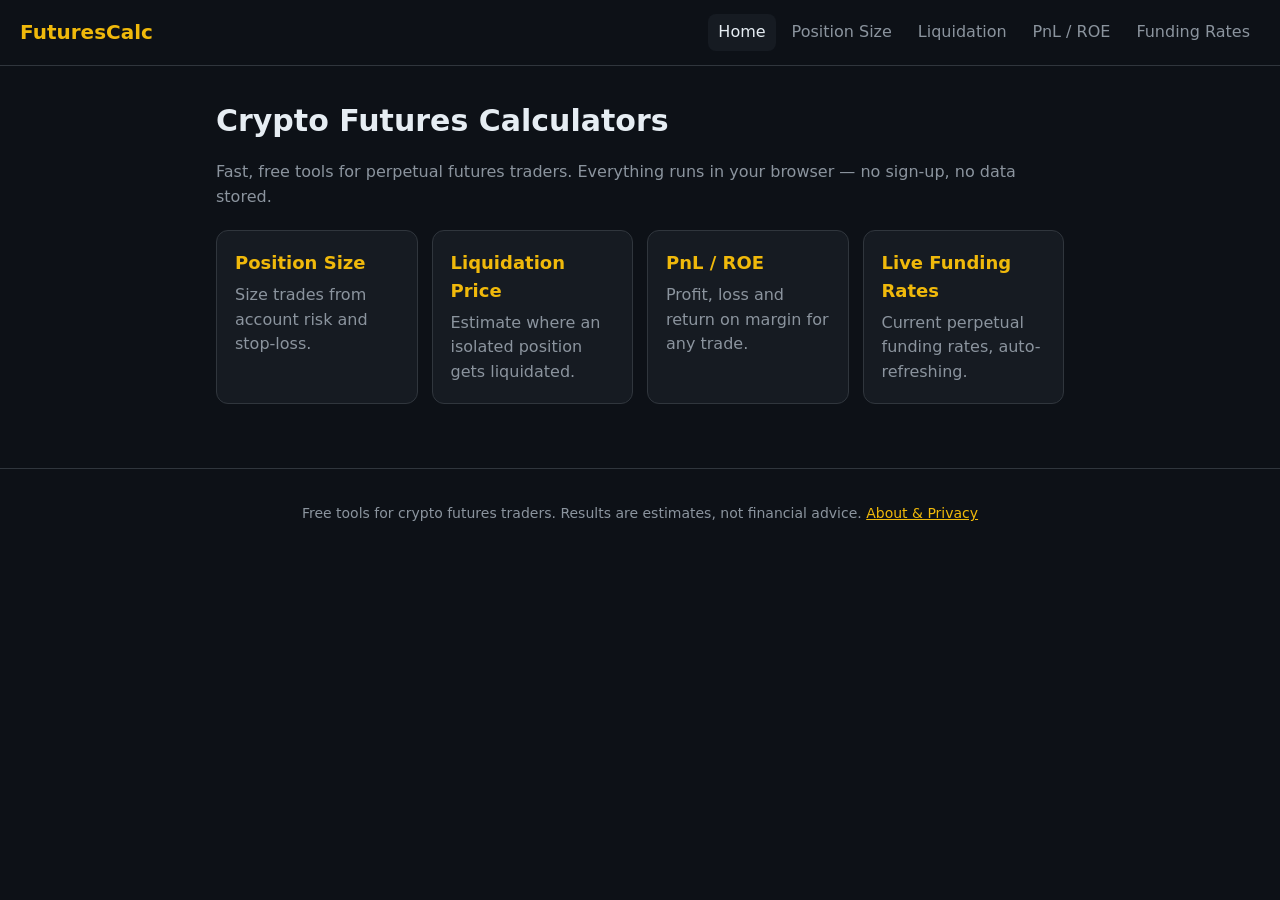
==== index.html @ 0509c0e7 "Add files via upload" ====
<!doctype html><html lang="en"><head><meta charset="utf-8"><meta name="viewport" content="width=device-width,initial-scale=1">
<title>FuturesCalc – Free Crypto Futures Calculators & Live Funding Rates</title><meta name="description" content="Free crypto futures calculators: position size, liquidation price, PnL/ROE, plus live perpetual funding rates. No sign-up."><link rel="canonical" href="https://thepancar.github.io/futurescalc/">
<meta property="og:title" content="FuturesCalc – Free Crypto Futures Calculators & Live Funding Rates"><meta property="og:description" content="Free crypto futures calculators: position size, liquidation price, PnL/ROE, plus live perpetual funding rates. No sign-up."><link rel="stylesheet" href="style.css">
<link rel="icon" href="data:image/svg+xml,<svg xmlns=%22http://www.w3.org/2000/svg%22 viewBox=%220 0 100 100%22><text y=%22.9em%22 font-size=%2290%22>📈</text></svg>"></head>
<body><header><a class="logo" href="index.html">FuturesCalc</a><nav><a href="index.html" class=on>Home</a><a href="position-size.html">Position Size</a><a href="liquidation.html">Liquidation</a><a href="pnl.html">PnL / ROE</a><a href="funding.html">Funding Rates</a></nav></header><main><h1>Crypto Futures Calculators</h1><p class="lead">Fast, free tools for perpetual futures traders. Everything runs in your browser — no sign-up, no data stored.</p>
<div class="grid"><a class="card" href="position-size.html"><h2>Position Size</h2><p>Size trades from account risk and stop-loss.</p></a>
<a class="card" href="liquidation.html"><h2>Liquidation Price</h2><p>Estimate where an isolated position gets liquidated.</p></a>
<a class="card" href="pnl.html"><h2>PnL / ROE</h2><p>Profit, loss and return on margin for any trade.</p></a>
<a class="card" href="funding.html"><h2>Live Funding Rates</h2><p>Current perpetual funding rates, auto-refreshing.</p></a></div></main>
<footer><p>Free tools for crypto futures traders. Results are estimates, not financial advice. <a href="about.html">About &amp; Privacy</a></p></footer>
<script src="calc.js"></script></body></html>
---- style.css ----
:root{--bg:#0d1117;--card:#161b22;--line:#30363d;--tx:#e6edf3;--mut:#8b949e;--ac:#f0b90b;--good:#3fb950;--bad:#f85149}
*{box-sizing:border-box}body{margin:0;font:16px/1.55 system-ui,-apple-system,Segoe UI,Roboto,sans-serif;background:var(--bg);color:var(--tx)}
a{color:var(--ac)}header{display:flex;flex-wrap:wrap;gap:12px;align-items:center;justify-content:space-between;padding:14px 20px;border-bottom:1px solid var(--line)}
.logo{font-weight:800;font-size:20px;text-decoration:none}nav{display:flex;flex-wrap:wrap;gap:6px}nav a{color:var(--mut);text-decoration:none;padding:6px 10px;border-radius:8px}nav a:hover,nav a.on{color:var(--tx);background:var(--card)}
main{max-width:880px;margin:0 auto;padding:24px 16px}h1{font-size:30px;margin:8px 0}.lead{color:var(--mut)}
.grid{display:grid;grid-template-columns:repeat(auto-fit,minmax(200px,1fr));gap:14px;margin-top:20px}.card{background:var(--card);border:1px solid var(--line);border-radius:12px;padding:18px;text-decoration:none;color:var(--tx)}.card:hover{border-color:var(--ac)}.card h2{margin:0 0 6px;font-size:18px;color:var(--ac)}.card p{margin:0;color:var(--mut)}
.calc{display:grid;grid-template-columns:repeat(auto-fit,minmax(200px,1fr));gap:12px;background:var(--card);border:1px solid var(--line);border-radius:12px;padding:18px}
label{display:flex;flex-direction:column;gap:6px;font-size:14px;color:var(--mut)}input,select{background:var(--bg);color:var(--tx);border:1px solid var(--line);border-radius:8px;padding:10px;font-size:16px;width:100%}input:focus,select:focus{outline:2px solid var(--ac);border-color:transparent}
.out{margin-top:16px;background:var(--card);border:1px solid var(--line);border-radius:12px;padding:8px 18px}.row{display:flex;justify-content:space-between;gap:10px;padding:10px 0;border-bottom:1px solid var(--line)}.row:last-child{border:0}.row span{color:var(--mut)}.row.big b{font-size:22px}
.good,.good b{color:var(--good)}.bad,.bad b{color:var(--bad)}.info{margin-top:28px;color:var(--mut)}.info h2{color:var(--tx);font-size:19px}
.bar{display:flex;gap:10px;margin:16px 0;flex-wrap:wrap}.bar input{flex:1;min-width:180px}.bar select{width:auto}
.tablewrap{overflow-x:auto;border:1px solid var(--line);border-radius:12px}table{width:100%;border-collapse:collapse;font-size:14px}th,td{padding:9px 12px;text-align:right;border-bottom:1px solid var(--line);white-space:nowrap}th:first-child,td:first-child{text-align:left}th{background:var(--card);color:var(--mut);position:sticky;top:0}
footer{border-top:1px solid var(--line);color:var(--mut);text-align:center;padding:20px 16px;font-size:14px;margin-top:40px}
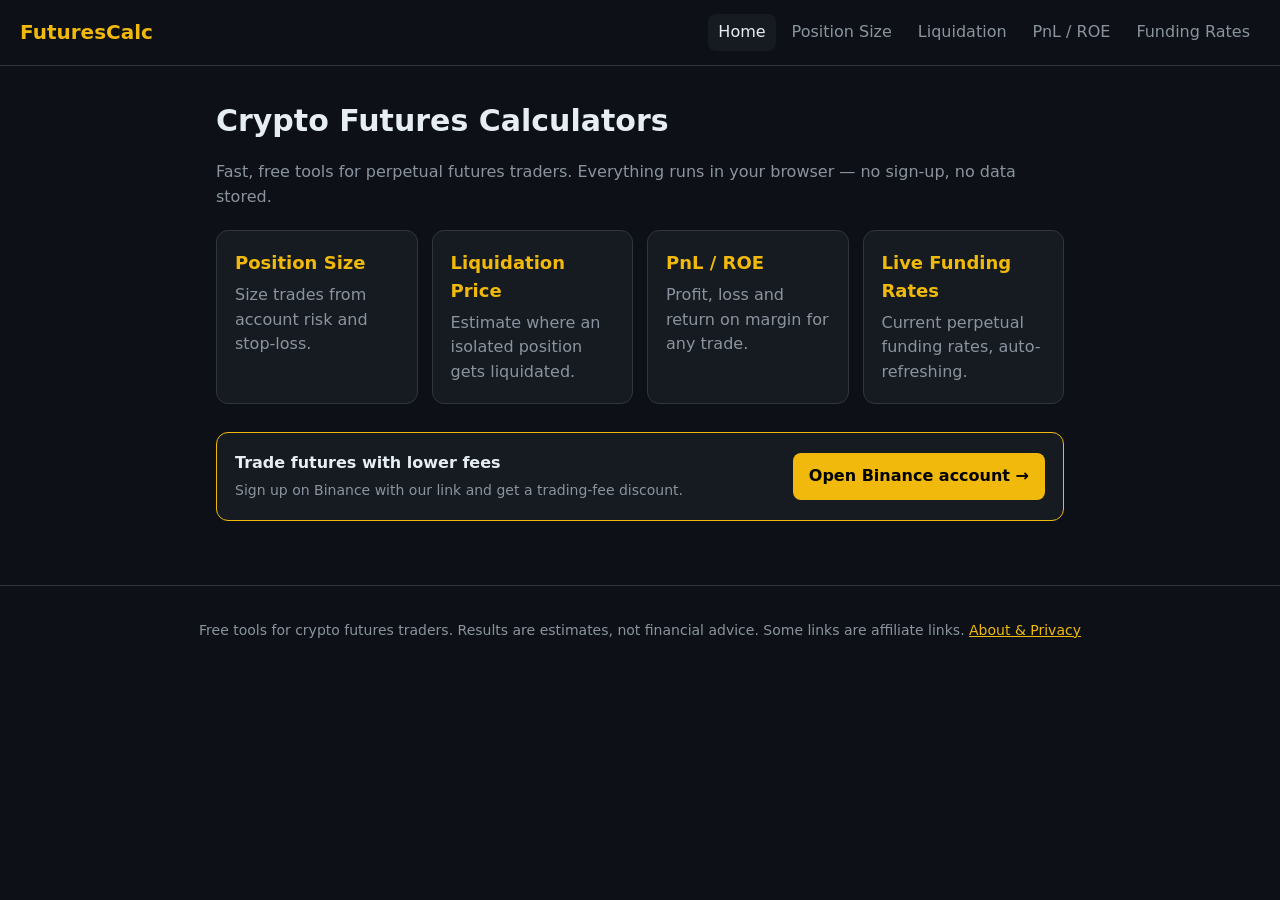
==== commit 54eddca2: "Add files via upload" ====
--- a/index.html
+++ b/index.html
@@ -6,6 +6,6 @@
 <div class="grid"><a class="card" href="position-size.html"><h2>Position Size</h2><p>Size trades from account risk and stop-loss.</p></a>
 <a class="card" href="liquidation.html"><h2>Liquidation Price</h2><p>Estimate where an isolated position gets liquidated.</p></a>
 <a class="card" href="pnl.html"><h2>PnL / ROE</h2><p>Profit, loss and return on margin for any trade.</p></a>
-<a class="card" href="funding.html"><h2>Live Funding Rates</h2><p>Current perpetual funding rates, auto-refreshing.</p></a></div></main>
-<footer><p>Free tools for crypto futures traders. Results are estimates, not financial advice. <a href="about.html">About &amp; Privacy</a></p></footer>
+<a class="card" href="funding.html"><h2>Live Funding Rates</h2><p>Current perpetual funding rates, auto-refreshing.</p></a></div><aside class="cta"><div><b>Trade futures with lower fees</b><span>Sign up on Binance with our link and get a trading-fee discount.</span></div><a class="btn" href="https://accounts.binance.com/register?ref=CPA_00QN9VENIQ" target="_blank" rel="sponsored nofollow noopener">Open Binance account →</a></aside></main>
+<footer><p>Free tools for crypto futures traders. Results are estimates, not financial advice. Some links are affiliate links. <a href="about.html">About &amp; Privacy</a></p></footer>
 <script src="calc.js"></script></body></html>
--- a/style.css
+++ b/style.css
@@ -10,4 +10,5 @@
 .good,.good b{color:var(--good)}.bad,.bad b{color:var(--bad)}.info{margin-top:28px;color:var(--mut)}.info h2{color:var(--tx);font-size:19px}
 .bar{display:flex;gap:10px;margin:16px 0;flex-wrap:wrap}.bar input{flex:1;min-width:180px}.bar select{width:auto}
 .tablewrap{overflow-x:auto;border:1px solid var(--line);border-radius:12px}table{width:100%;border-collapse:collapse;font-size:14px}th,td{padding:9px 12px;text-align:right;border-bottom:1px solid var(--line);white-space:nowrap}th:first-child,td:first-child{text-align:left}th{background:var(--card);color:var(--mut);position:sticky;top:0}
+.cta{display:flex;flex-wrap:wrap;gap:14px;align-items:center;justify-content:space-between;margin-top:28px;padding:18px;border:1px solid var(--ac);border-radius:12px;background:var(--card)}.cta div{display:flex;flex-direction:column;gap:4px}.cta span{color:var(--mut);font-size:14px}.btn{background:var(--ac);color:#000;font-weight:700;text-decoration:none;padding:11px 16px;border-radius:8px}.btn:hover{filter:brightness(1.1)}
 footer{border-top:1px solid var(--line);color:var(--mut);text-align:center;padding:20px 16px;font-size:14px;margin-top:40px}
